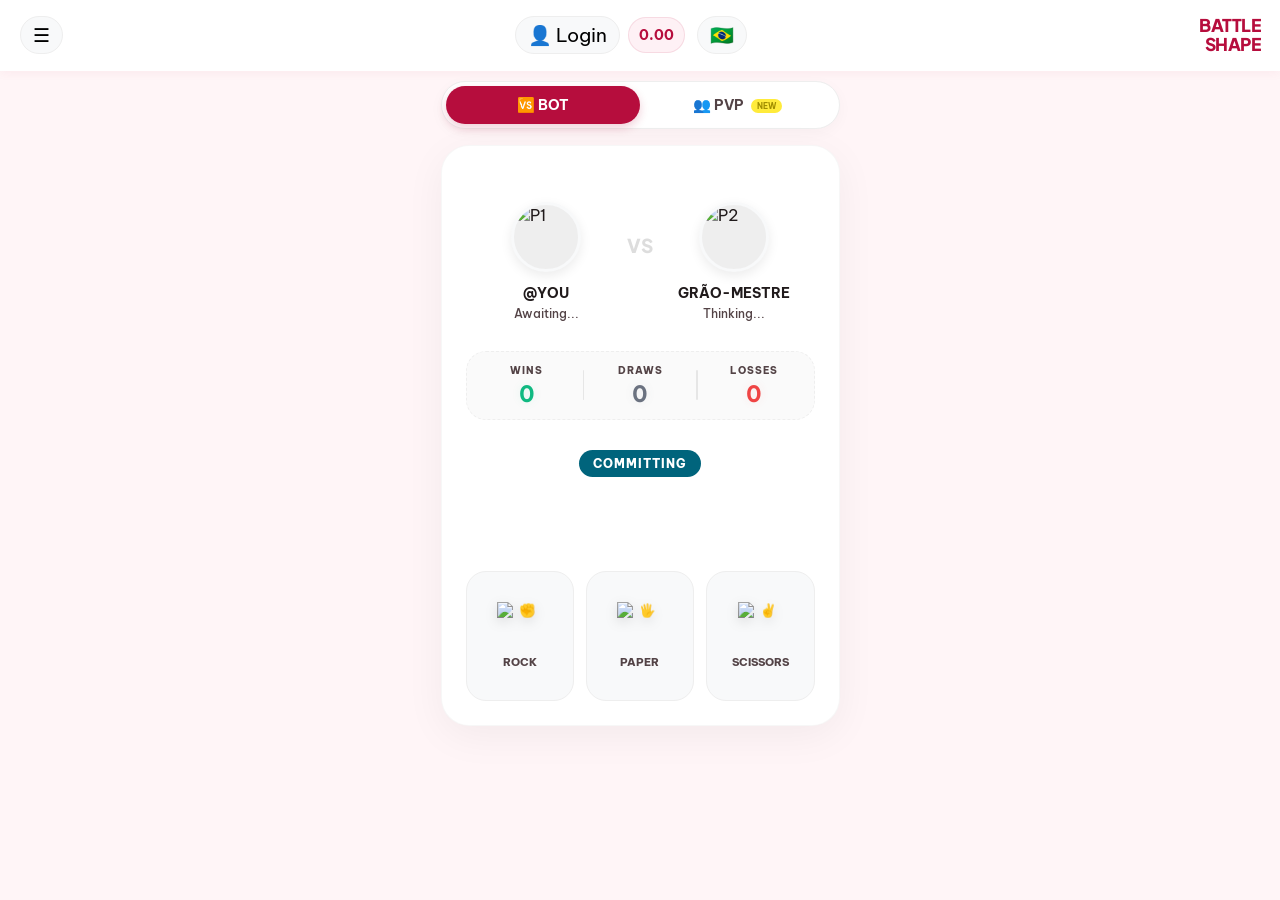
==== backups/pvp-stable-2026-03-25_00-35/index.html @ a21c5d97 "backup: pvp-stable-2026-03-25 - avatar sync, satellite search, wallet chips, disconnect detection, V" ====
<!DOCTYPE html>
<html lang="pt-br">

<head>
    <meta charset="UTF-8">
    <meta name="viewport" content="width=device-width, initial-scale=1.0">
    <title>BATTLE SHAPE | Rock Paper Scissors</title>
    <script src="https://cdn.jsdelivr.net/npm/@supabase/supabase-js@2"></script>
    <link rel="stylesheet" href="style.css?v=2.8">
    <link
        href="https://fonts.googleapis.com/css2?family=Plus+Jakarta+Sans:wght@700;800&family=Be+Vietnam+Pro:wght@400;500;700&display=swap"
        rel="stylesheet">
</head>

<body>
    <header>
        <div class="menu-dropdown" id="audio-menu">
            <button class="menu-trigger" id="menu-btn">☰</button>
            <div class="menu-options" id="menu-options">
                <button class="menu-item" id="btn-profile-trigger">👤 <span data-i18n="menu-profile">Profile</span></button>
                <button class="menu-item" id="btn-change-password-trigger">🔑 <span data-i18n="menu-password">Trocar Senha</span></button>
                <button class="menu-item" id="btn-wallet-trigger">💳 <span data-i18n="menu-wallet">Wallet Shop</span></button>
                <button class="menu-item" id="btn-manual-trigger">📖 <span data-i18n="menu-manual">Manual</span></button>
                <button class="menu-item hidden" id="btn-admin-trigger">⚙️ <span data-i18n="menu-admin">Admin Center</span></button>
                <div style="padding: 10px; border-top: 1px solid #eee;">
                    <span class="score-label" data-i18n="music">MUSIC</span>
                    <div class="slider-row">
                        <input type="range" id="volume-music-slider" min="0" max="1" step="0.01" value="0.4">
                        <button id="music-toggle" class="vol-btn">🎵</button>
                    </div>
                </div>
                <div style="padding: 10px; border-top: 1px solid #eee;">
                    <span class="score-label" data-i18n="sfx">SFX</span>
                    <div class="slider-row">
                        <input type="range" id="volume-sfx-slider" min="0" max="1" step="0.01" value="0.6">
                        <button id="sfx-toggle" class="vol-btn">🔊</button>
                    </div>
                </div>
            </div>
        </div>

        <div class="header-center">
            <div id="auth-section">
                <button id="btn-login-trigger" class="lang-trigger" title="Login">👤 Login</button>
            </div>

            <div class="balance-chip" id="balance-chip">
                <span id="user-balance">0.00</span>
            </div>

            <div class="lang-dropdown" id="lang-dropdown">
                <button class="lang-trigger" id="lang-current">🇧🇷</button>
                <div class="lang-options">
                    <button class="lang-btn" data-lang="en">🇺🇸 English</button>
                    <button class="lang-btn" data-lang="es">🇪🇸 Español</button>
                    <button class="lang-btn" data-lang="pt">🇧🇷 Português</button>
                </div>
            </div>
        </div>

        <div class="logo">BATTLE<br>SHAPE</div>
    </header>


    <audio id="bg-music" loop preload="auto">
        <source src="audio/bg-music.mp3" type="audio/mpeg">
    </audio>

    <audio id="sfx-bounce" preload="auto">
        <source src="audio/sfx-bounce.mp3" type="audio/mpeg">
    </audio>

    <audio id="sfx-reveal" preload="auto">
        <source src="audio/sfx-reveal.mp3" type="audio/mpeg">
    </audio>

    <audio id="sfx-win" preload="auto">
        <source src="audio/sfx-win.mp3" type="audio/mpeg">
    </audio>

    <audio id="sfx-loss" preload="auto">
        <source src="audio/sfx-loss.mp3" type="audio/mpeg">
    </audio>

    <audio id="sfx-draw" preload="auto">
        <source src="audio/sfx-draw.mp3" type="audio/mpeg">
    </audio>

    <audio id="sfx-click" preload="auto">
        <source src="audio/sfx-click.mp3" type="audio/mpeg">
    </audio>

    <main>
        <div id="game-screen">
            <div class="mode-selector">
                <button id="btn-mode-bot" class="mode-btn active" data-mode="bot">🆚 BOT</button>
                <button id="btn-mode-pvp" class="mode-btn" data-mode="pvp">👥 PVP <span class="badge-new">NEW</span></button>
            </div>
            <div id="pvp-status" class="pvp-status-bar hidden">
                <span class="searching-dot"></span>
                <span id="pvp-status-text"></span>
                <div class="pvp-wallets">
                    <div class="pvp-wallet-chip" id="pvp-wallet-p1">JK$ --</div>
                    <div class="pvp-wallet-chip pvp-wallet-chip--right" id="pvp-wallet-p2">JK$ --</div>
                </div>
            </div>
            <div class="arena-card">
                <div class="players-row">
                    <div class="player-unit">
                        <div class="pvp-timer-wrap"><span id="p1-timer" class="pvp-timer hidden">5s</span></div>
                        <div class="avatar-box"><img id="p1-avatar" src="https://fjjkqwmuycnuzalaeszs.supabase.co/storage/v1/object/public/avatars/avatar_p1.png" alt="P1" class="avatar-img"></div>
                        <div id="p1-label" class="player-name">@YOU</div>
                        <div id="p1-status" class="player-status" data-i18n="awaiting">Awaiting...</div>
                    </div>
                    <div id="vs-button" class="vs-symbol" style="cursor: pointer;" title="Resetar Placar">VS</div>
                    <div class="player-unit">
                        <div class="pvp-timer-wrap"><span id="p2-timer" class="pvp-timer hidden">5s</span></div>
                        <div class="avatar-box"><img id="p2-avatar" src="images/warrior_bot.png" alt="P2" class="avatar-img"></div>
                        <div id="p2-label" class="player-name">GRÃO-MESTRE</div>
                        <div id="p2-status" class="player-status" data-i18n="thinking">Thinking...</div>
                    </div>
                </div>
                <div class="score-board">
                    <div class="score-item win"><span class="score-label" data-i18n="score-wins">WINS</span><span id="score-win-count" class="score-value">0</span></div>
                    <div class="score-divider"></div>
                    <div class="score-item draw"><span class="score-label" data-i18n="score-draws">DRAWS</span><span id="score-draw-count" class="score-value">0</span></div>
                    <div class="score-divider"></div>
                    <div class="score-item loss"><span class="score-label" data-i18n="score-losses">LOSSES</span><span id="score-loss-count" class="score-value">0</span></div>
                </div>
                <div class="arena-header">
                    <div class="phase-chip" id="phase-chip" data-i18n="phase-committing">COMMITTING</div>
                </div>
                <div class="result-area">
                    <div id="result-banner" class="result-banner hidden">
                        <h1 id="winner-text">YOU WON!</h1>
                    </div>
                </div>
                <div class="selection-grid" id="move-controls">
                    <button class="move-card rps-btn" data-move="rock"><img class="move-emoji" src="images/rock.png" alt="✊"><span class="move-label" data-i18n="rock">ROCK</span></button>
                    <button class="move-card rps-btn" data-move="paper"><img class="move-emoji" src="images/paper.png" alt="🖐️"><span class="move-label" data-i18n="paper">PAPER</span></button>
                    <button class="move-card rps-btn" data-move="scissors"><img class="move-emoji" src="images/scissors.png" alt="✌️"><span class="move-label" data-i18n="scissors">SCISSORS</span></button>
                </div>
            </div>
            <div id="recon-msg" class="recon-payout hidden" data-i18n="syncing">SYNCING PAYOUT...</div>
        </div>

        <div id="auth-view" class="username-overlay hidden">
            <div class="username-card">
                <div class="auth-tabs">
                    <button class="auth-tab active" data-tab="login">LOGIN</button>
                    <button class="auth-tab" data-tab="signup">SIGNUP</button>
                </div>
                <p id="auth-p-text" style="color: #666; font-size: 0.95rem; margin-bottom: 24px;">Acesse sua conta para entrar na Arena</p>
                <div id="auth-form-container">
                    <div class="input-stack">
                        <input type="email" id="auth-email" placeholder="E-mail" style="padding: 14px; border-radius: 12px; border: 1px solid #eee; margin-bottom: 10px;">
                        <input type="password" id="auth-password" placeholder="Senha" style="padding: 14px; border-radius: 12px; border: 1px solid #eee;">
                    </div>
                    <button id="btn-auth-submit" class="battle-btn" style="margin-top: 20px;">ENTRAR NA ARENA</button>
                    <p id="auth-error-msg" class="error-msg hidden" style="margin-top: 15px;"></p>
                    <div style="margin: 20px 0; text-align: center; color: #999;">OU</div>
                    <button id="btn-auth-google" class="google-btn"><img src="https://www.gstatic.com/firebasejs/ui/2.0.0/images/auth/google.svg" alt="G"><span>Google</span></button>
                    <button id="btn-auth-close" class="secondary-btn" style="width: 100%; margin-top: 15px; border-radius: 12px; background: #f8f9fa; color: #666; font-weight: 500;">Voltar ao Jogo</button>
                </div>
            </div>
        </div>

        <div id="profile-view" class="hidden">
            <div class="shop-container">
                <div class="shop-header">
                    <div class="shop-title-row">
                        <h2>👤 Meu Perfil</h2>
                        <button class="close-x-btn" id="btn-close-profile-x">&times;</button>
                    </div>
                </div>
                <div class="profile-pic-container">
                    <img id="profile-avatar-preview" src="https://fjjkqwmuycnuzalaeszs.supabase.co/storage/v1/object/public/avatars/avatar_p1.png" class="avatar-img-large">
                    <label for="avatar-upload" class="avatar-edit-icon">✏️</label>
                    <input type="file" id="avatar-upload" accept="image/*" hidden>
                </div>
                <div class="input-stack">
                    <div class="input-group">
                        <span class="handle-prefix">@</span><input type="text" id="profile-username" placeholder="Nickname" maxlength="20" readonly class="readonly-input"><button class="edit-btn-inline" id="btn-edit-username">✏️</button>
                    </div>
                    <div class="input-group">
                        <input type="email" id="profile-email" placeholder="E-mail" readonly class="readonly-input"><button class="edit-btn-inline" id="btn-edit-email">✏️</button>
                    </div>
                </div>
                <p id="profile-timer-msg" style="font-size: 0.75rem; color: #ef4444; margin-bottom: 12px; font-weight: 600;" class="hidden"></p>
                <div class="btn-group" style="display: flex; flex-direction: column; gap: 10px; width: 100%;">
                    <button id="btn-save-profile" class="battle-btn">SALVAR ALTERAÇÕES</button>
                    <button id="btn-logout" class="secondary-btn" style="width: 100%; border-radius: 16px;">Sair do Jogo</button>
                </div>
                <div class="shop-footer">
                    <button class="secondary-btn" id="btn-close-profile-bottom">Voltar ao Jogo</button>
                </div>
            </div>
        </div>

        <div id="manual-view" class="hidden">
            <div class="manual-container">
                <div class="manual-header"><h2>📖 Manual</h2><button class="close-x-btn" onclick="showView('game-screen')">&times;</button></div>
                <div class="manual-content">
                    <p><strong>Cores JK$:</strong> Verde (Real), Laranja (Fictício), Cinza (Zero).</p>
                    <p>Vit: +10, Der: -10, Emp: -5.</p>
                </div>
            </div>
        </div>

        <div id="wallet-view" class="hidden">
            <div class="shop-container">
                <div class="shop-header">
                    <div class="shop-title-row"><h2>💳 Wallet Shop</h2><button class="close-x-btn" onclick="showView('game-screen')">&times;</button></div>
                    <div class="shop-balance-banner" id="shop-balance-chip"><span class="banner-label">SALDO:</span><h3 id="shop-current-balance">JK$ --</h3></div>
                </div>
                <div class="shop-grid" id="shop-cards-grid"></div>
            </div>
        </div>

        <div id="admin-view" class="hidden">
            <div class="shop-container">
                <div class="shop-header"><div class="shop-title-row"><h2>⚙️ Admin</h2><button class="close-x-btn" onclick="showView('game-screen')">&times;</button></div></div>
                <div class="admin-form-card">
                    <input type="file" id="admin-card-image" accept="image/*">
                    <input type="number" id="admin-card-amount" placeholder="Quantidade JK">
                    <input type="number" id="admin-card-price" placeholder="Preço Real">
                    <button id="btn-save-new-card" class="battle-btn">CRIAR CARD</button>
                </div>
            </div>
        </div>

        <div id="username-overlay" class="username-overlay hidden">
            <div class="username-card">
                <h2>BATTLE ID</h2>
                <div class="input-group"><span class="handle-prefix">@</span><input type="text" id="username-input" placeholder="nickname" maxlength="20"></div>
                <button id="btn-save-username" class="battle-btn">JOIN</button>
                <p id="username-error" class="error-msg hidden"></p>
            </div>
        </div>

        <div id="confirm-overlay" class="username-overlay hidden">
            <div class="username-card">
                <h2 id="confirm-title">CONFIRMAÇÃO</h2>
                <p id="confirm-msg">Deseja realizar esta ação?</p>
                <div style="display: flex; gap: 12px; margin-top: 20px;">
                    <button id="btn-confirm-yes" class="battle-btn" style="flex: 1;">SIM</button>
                    <button id="btn-confirm-no" class="secondary-battle-btn" style="flex: 1; border-radius: 16px; margin: 0;">NÃO</button>
                </div>
            </div>
        </div>

        <div id="countdown-overlay" class="animation-overlay hidden"><h1 id="countdown-text">3</h1></div>
        <div id="toast-success" class="toast-success hidden">Sucesso!</div>
    </main>

    <!-- Animation Overlay -->
    <div id="animation-overlay" class="animation-overlay hidden">
        <div class="arena-hands">
            <div id="p1-anim-hand" class="hand"><img src="images/rock.png" class="anim-emoji-img"></div>
            <div id="p2-anim-hand" class="hand"><img src="images/rock.png" class="anim-emoji-img"></div>
        </div>
    </div>
    
    <script src="app.js?v=2.8"></script>
</body>

</html>
---- backups/pvp-stable-2026-03-25_00-35/style.css ----
:root {
    --primary: #b60d3d; /* Action Pink */
    --secondary: #00647c; /* Logic Teal */
    --surface: #ffffff;
    --surface-container: #fef1f5;
    --surface-container-low: #f8f9fa;
    --on-surface: #201a1b;
    --on-surface-variant: #534346;
    --outline: #857376;
    --win: #10b981;
    --loss: #ef4444;
    --draw: #6b7280;
}

* { margin: 0; padding: 0; box-sizing: border-box; font-family: 'Be Vietnam Pro', sans-serif; -webkit-tap-highlight-color: transparent; }

body { background: #fff5f7; color: var(--on-surface); min-height: 100vh; display: flex; flex-direction: column; overflow-x: hidden; }

header { display: flex; justify-content: space-between; align-items: center; padding: 16px 20px; background: white; box-shadow: 0 2px 10px rgba(182, 13, 61, 0.05); position: sticky; top: 0; z-index: 100; }

.logo { font-family: 'Plus Jakarta Sans', sans-serif; font-weight: 800; font-size: 1.1rem; color: var(--primary); letter-spacing: -0.5px; text-align: right; line-height: 1.1; display: block; }
.header-center { display: flex; align-items: center; gap: 8px; }
.balance-chip { background: var(--surface-container); padding: 8px 10px; border-radius: 20px; font-weight: 700; font-size: 0.85rem; color: var(--primary); border: 1.5px solid rgba(182, 13, 61, 0.1); display: flex; gap: 4px; align-items: center; margin-right: 4px; transition: all 0.3s ease; }
.balance-chip.positive, .shop-balance-banner.positive { background: #e6fdf2 !important; color: #10b981 !important; border-color: rgba(16, 185, 129, 0.4) !important; }
.balance-chip.positive h3, .shop-balance-banner.positive h3 { color: #10b981 !important; }
.balance-chip.empty, .shop-balance-banner.empty { background: #f0f0f0 !important; color: #9e9e9e !important; border-color: rgba(158, 158, 158, 0.3) !important; }
.balance-chip.empty h3, .shop-balance-banner.empty h3 { color: #9e9e9e !important; }
.balance-chip.fictitious, .shop-balance-banner.fictitious { background: #fff3e0 !important; color: #f57c00 !important; border-color: rgba(245, 124, 0, 0.4) !important; }
.balance-chip.fictitious h3, .shop-balance-banner.fictitious h3 { color: #f57c00 !important; }

.volume-control { display: flex; align-items: center; gap: 4px; background: var(--surface-container-low); padding: 4px 6px; border-radius: 30px; border: 1px solid #eee; transition: all 0.3s; }
.volume-control:hover { border-color: var(--primary); background: white; box-shadow: 0 4px 15px rgba(182, 13, 61, 0.05); }

.music-btn { background: transparent; border: none; width: 28px; height: 28px; border-radius: 50%; cursor: pointer; display: flex; align-items: center; justify-content: center; font-size: 1rem; transition: all 0.2s; }

.volume-slider-box { display: flex; align-items: center; width: 50px; transition: width 0.3s cubic-bezier(0.4, 0, 0.2, 1); }
.custom-slider { -webkit-appearance: none; appearance: none; width: 100%; height: 4px; background: #ddd; border-radius: 2px; outline: none; cursor: pointer; }
.custom-slider::-webkit-slider-thumb { -webkit-appearance: none; appearance: none; width: 14px; height: 14px; background: var(--primary); border-radius: 50%; border: 2px solid white; box-shadow: 0 2px 5px rgba(0,0,0,0.2); }
.custom-slider::-moz-range-thumb { width: 14px; height: 14px; background: var(--primary); border-radius: 50%; border: 2px solid white; box-shadow: 0 2px 5px rgba(0,0,0,0.2); }

main { flex: 1; max-width: 500px; margin: 0 auto; width: 100%; padding: 10px 20px 20px 20px; display: flex; flex-direction: column; align-items: center; }

.mode-selector { display: flex; background: white; padding: 4px; border-radius: 30px; border: 1.5px solid #eee; margin-bottom: 16px; width: 100%; box-shadow: 0 4px 15px rgba(0,0,0,0.03); }
.mode-btn { flex: 1; padding: 10px; border: none; background: transparent; font-weight: 700; border-radius: 26px; cursor: pointer; transition: all 0.3s; color: var(--on-surface-variant); font-size: 0.9rem; }
.mode-btn.active { background: var(--primary); color: white; box-shadow: 0 4px 10px rgba(182, 13, 61, 0.2); }
.badge-new { font-size: 8px; background: #ffeb3b; color: #a18e00; padding: 2px 6px; border-radius: 10px; vertical-align: middle; margin-left: 4px; }

.pvp-status-bar { background: transparent; padding: 8px 16px; border-radius: 20px; font-size: 13px; font-weight: 700; margin-bottom: 24px; display: flex; align-items: center; gap: 12px; min-height: 36px; }
.searching-dot { display: none; }
#pvp-status-text { display: none; }
.pvp-timer { background: #ff4d4d; color: white; padding: 2px 10px; border-radius: 12px; font-size: 12px; border: 1.5px solid white; box-shadow: 0 0 10px rgba(255, 77, 77, 0.3); animation: heartbeat 0.5s infinite; }

/* Carteiras PvP */
.pvp-wallets { display: flex; justify-content: space-between; align-items: center; width: 100%; gap: 8px; }
.pvp-wallet-chip {
    background: var(--surface-container);
    border: 1.5px solid rgba(182, 13, 61, 0.12);
    color: var(--primary);
    font-weight: 800;
    font-size: 0.82rem;
    padding: 6px 14px;
    border-radius: 20px;
    font-family: 'Plus Jakarta Sans', sans-serif;
    flex: 1;
    text-align: center;
    transition: all 0.4s ease;
}
.pvp-wallet-chip--right {
    background: var(--surface-container);
    border-color: rgba(0, 100, 124, 0.15);
    color: var(--secondary);
}

/* Estados de cor das carteiras PvP — seguem o padrão do manual */
.pvp-wallet-chip.pvp-wallet-positive {
    background: #e6fdf2 !important;
    color: #10b981 !important;
    border-color: rgba(16, 185, 129, 0.35) !important;
}
.pvp-wallet-chip.pvp-wallet-fictitious {
    background: #fff3e0 !important;
    color: #f57c00 !important;
    border-color: rgba(245, 124, 0, 0.35) !important;
}
.pvp-wallet-chip.pvp-wallet-empty {
    background: #f0f0f0 !important;
    color: #9e9e9e !important;
    border-color: rgba(158, 158, 158, 0.3) !important;
}



@keyframes heartbeat {
    0% { transform: scale(1); }
    50% { transform: scale(1.1); }
    100% { transform: scale(1); }
}

.arena-card { background: white; border-radius: 28px; width: 100%; padding: 24px; box-shadow: 0 10px 40px rgba(0,0,0,0.05); position: relative; border: 1px solid rgba(0,0,0,0.03); }

.result-area { height: 60px; display: flex; align-items: center; justify-content: center; margin-bottom: 8px; }
.result-banner { animation: slideDown 0.4s cubic-bezier(0.18, 0.89, 0.32, 1.28); }
.result-banner h1 { font-family: 'Plus Jakarta Sans', sans-serif; font-size: 1.8rem; font-weight: 800; }

.arena-header { display: flex; justify-content: center; margin-bottom: 24px; }
.phase-chip { background: var(--secondary); color: white; padding: 6px 14px; border-radius: 30px; font-size: 0.75rem; font-weight: 800; letter-spacing: 1px; }

.score-board { display: flex; align-items: center; justify-content: center; gap: 16px; margin-bottom: 30px; background: rgba(0,0,0,0.02); padding: 12px 20px; border-radius: 20px; border: 1px dashed rgba(0,0,0,0.05); }
.score-item { display: flex; flex-direction: column; align-items: center; min-width: 80px; }
.score-label { font-size: 0.65rem; font-weight: 800; color: var(--on-surface-variant); letter-spacing: 1px; margin-bottom: 2px; }
.score-value { font-family: 'Plus Jakarta Sans', sans-serif; font-size: 1.4rem; font-weight: 800; }
.score-item.win .score-value { color: var(--win); text-shadow: 0 0 10px rgba(16, 185, 129, 0.1); }
.score-item.draw .score-value { color: var(--draw); text-shadow: 0 0 10px rgba(107, 114, 128, 0.1); }
.score-item.loss .score-value { color: var(--loss); text-shadow: 0 0 10px rgba(239, 68, 68, 0.1); }
.score-divider { width: 1.5px; height: 30px; background: rgba(0,0,0,0.08); border-radius: 1px; }

.players-row { display: flex; justify-content: space-between; align-items: center; margin-bottom: 30px; position: relative; }
.vs-symbol { font-family: 'Plus Jakarta Sans', sans-serif; font-weight: 800; color: #ddd; font-size: 1.2rem; }

.player-unit { flex: 1; display: flex; flex-direction: column; align-items: center; }
.pvp-timer-wrap { height: 26px; display: flex; align-items: center; justify-content: center; margin-bottom: 6px; }
.avatar-box { width: 70px; height: 70px; border-radius: 50%; overflow: hidden; border: 3px solid #f8f9fa; box-shadow: 0 4px 12px rgba(0,0,0,0.08); margin-bottom: 12px; background: #eee; position: relative; }
.avatar-img { width: 100%; height: 100%; object-fit: cover; }

/* Satellite searching state */
.avatar-box.searching {
    border-color: #00c9a7;
    box-shadow: 0 0 0 0 rgba(0, 201, 167, 0.5);
    animation: satellite-ring 1.4s ease-out infinite;
}
.avatar-box.searching .avatar-img { animation: satellite-pulse 1.4s ease-in-out infinite; }

@keyframes satellite-ring {
    0%   { box-shadow: 0 0 0 0 rgba(0, 201, 167, 0.55); }
    70%  { box-shadow: 0 0 0 12px rgba(0, 201, 167, 0); }
    100% { box-shadow: 0 0 0 0 rgba(0, 201, 167, 0); }
}
@keyframes satellite-pulse {
    0%, 100% { opacity: 1; transform: scale(1); }
    50%       { opacity: 0.65; transform: scale(0.9); }
}
.player-name { font-weight: 700; font-size: 0.85rem; margin-bottom: 4px; color: var(--on-surface); }
.player-status { font-size: 0.75rem; color: var(--on-surface-variant); font-weight: 500; }

.selection-grid { display: grid; grid-template-columns: repeat(3, 1fr); gap: 12px; margin-top: 10px; }
.move-card { aspect-ratio: 1/1.2; background: var(--surface-container-low); border: 1.5px solid #eee; border-radius: 20px; cursor: pointer; transition: all 0.2s; display: flex; flex-direction: column; align-items: center; justify-content: center; gap: 8px; }
.move-card:hover { transform: translateY(-3px); border-color: var(--primary); background: var(--surface-container); }
.move-card.selected { background: var(--primary); border-color: var(--primary); transform: scale(0.95); }
.move-card.selected * { color: white !important; }
.move-emoji { width: 45px; height: 45px; object-fit: contain; display: block; filter: drop-shadow(0 4px 6px rgba(0,0,0,0.1)); }
.move-label { font-weight: 800; font-size: 0.7rem; color: var(--on-surface-variant); }

.recon-payout { margin-top: 20px; font-weight: 800; color: var(--secondary); font-size: 0.8rem; letter-spacing: 2px; }

/* Username Overlay */
.username-overlay { position: fixed; inset: 0; background: rgba(0,0,0,0.85); backdrop-filter: blur(8px); z-index: 2000; display: flex; align-items: center; justify-content: center; padding: 20px; }
.username-card { background: white; width: 100%; max-width: 360px; border-radius: 32px; padding: 40px 30px; text-align: center; }
.username-card h2 { font-family: 'Plus Jakarta Sans', sans-serif; font-size: 2rem; color: var(--primary); margin-bottom: 8px; }
.username-card p { color: #666; font-size: 0.95rem; margin-bottom: 24px; }
.input-group { display: flex; align-items: center; background: #f5f5f5; border-radius: 16px; padding: 4px 16px; border: 2px solid transparent; transition: 0.2s; margin-bottom: 20px; width: 100%; }
.input-group:focus-within { border-color: var(--primary); background: white; box-shadow: 0 0 0 4px rgba(182, 13, 61, 0.1); }
.handle-prefix { font-weight: 800; color: var(--primary); font-size: 1.2rem; margin-right: 8px; flex-shrink: 0; }
.input-group input { flex: 1; border: none; background: transparent; padding: 12px 0; font-size: 1.1rem; font-weight: 700; color: var(--on-surface); outline: none; min-width: 0; }
.edit-btn-inline { background: none; border: none; cursor: pointer; padding: 10px; opacity: 0.5; transition: 0.2s; font-size: 0.9rem; flex-shrink: 0; display: flex; align-items: center; justify-content: center; transform: translateY(1px); }
.battle-btn { width: 100%; background: var(--primary); color: white; border: none; padding: 16px; border-radius: 16px; font-weight: 800; font-size: 1rem; cursor: pointer; transition: 0.2s; box-shadow: 0 4px 15px rgba(182, 13, 61, 0.3); }
.battle-btn:active { transform: scale(0.98); }
.error-msg { color: #ef4444; font-size: 0.8rem; margin-top: 12px; font-weight: 600; }

.hidden { display: none !important; }

/* Animations */
@keyframes pulse { 0% { opacity: 0.4; transform: scale(1); } 50% { opacity: 1; transform: scale(1.1); } 100% { opacity: 0.4; transform: scale(1); } }
@keyframes slideDown { from { transform: translateY(-20px); opacity: 0; } to { transform: translateY(0); opacity: 1; } }

/* Battle Anim Overlay */
.animation-overlay { position: fixed; inset: 0; background: rgba(255,255,255,0.95); z-index: 500; display: flex; align-items: center; justify-content: center; overflow: hidden; }
.arena-hands { display: flex; gap: 25px; max-width: 100vw; justify-content: center; align-items: center; margin-top: -90px; margin-right: 40px; }
.hand { font-size: 6.5rem; width: 85px; height: 85px; line-height: 1; display: flex; align-items: center; justify-content: center; transition: transform 0.2s; transform-origin: center center; }
.anim-emoji-img { width: 100%; height: 100%; object-fit: contain; filter: drop-shadow(0 15px 15px rgba(0,0,0,0.15)); }
#p1-anim-hand { transform: scaleX(-1) rotate(-90deg); margin-left: 0; }
#p2-anim-hand { transform: rotate(-90deg); margin-right: 0; }

@keyframes hand-bounce-p1 { 0%, 100% { transform: scaleX(-1) rotate(-90deg) translateX(0); } 50% { transform: scaleX(-1) rotate(-90deg) translateX(-20px); } }
@keyframes hand-bounce-p2 { 0%, 100% { transform: rotate(-90deg) translateX(0); } 50% { transform: rotate(-90deg) translateX(-20px); } }

.text-win { color: var(--win); }
.text-loss { color: var(--loss); }
.text-draw { color: var(--draw); }

.floating-payout { position: absolute; font-weight: 800; font-size: 1.5rem; pointer-events: none; z-index: 1000; animation: floatUp 1.2s forwards ease-out; }
@keyframes floatUp { 0% { opacity: 0; transform: translateY(0); } 20% { opacity: 1; } 100% { opacity: 0; transform: translateY(-100px); } }

/* Menus (Language & Settings) */
.menu-dropdown { position: relative; }
.menu-trigger { background: var(--surface-container-low); border: 1px solid #eee; padding: 6px 12px; border-radius: 20px; cursor: pointer; font-size: 1.2rem; display: flex; align-items: center; justify-content: center; }
.menu-options { 
    position: absolute; 
    top: calc(100% + 12px); 
    left: 0; 
    background: white; 
    border-radius: 18px; 
    box-shadow: 0 15px 35px rgba(182, 13, 61, 0.15); 
    border: 1px solid #eee; 
    display: none; 
    min-width: 200px; 
    flex-direction: column; 
    overflow: hidden; 
    padding: 12px; 
    gap: 4px; 
    z-index: 2000; 
}
.active .menu-options { display: flex; }
.slider-row { display: flex; align-items: center; gap: 10px; margin-top: 4px; }
.vol-btn { background: none; border: none; cursor: pointer; font-size: 1.1rem; }

.lang-dropdown { position: relative; }
.lang-trigger { background: var(--surface-container-low); border: 1px solid #eee; padding: 6px 12px; border-radius: 20px; cursor: pointer; font-size: 1.2rem; }
.lang-options { position: absolute; top: calc(100% + 8px); left: 0; background: white; border-radius: 12px; box-shadow: 0 10px 30px rgba(0,0,0,0.1); border: 1px solid #eee; display: none; min-width: 140px; flex-direction: column; overflow: hidden; z-index: 1000; }
.active .lang-options { display: flex; }
.lang-btn { padding: 10px 16px; border: none; background: transparent; cursor: pointer; font-size: 0.9rem; font-weight: 600; text-align: left; transition: all 0.2s; }
.lang-btn:hover { background: var(--surface-container); color: var(--primary); }

/* Auth Improvements */
.auth-tabs { display: flex; gap: 10px; margin-bottom: 20px; border-bottom: 2px solid #f5f5f5; }
.auth-tab { flex: 1; padding: 12px; border: none; background: none; font-weight: 700; color: #999; cursor: pointer; transition: 0.2s; border-bottom: 2px solid transparent; margin-bottom: -2px; font-size: 0.95rem; }
.auth-tab.active { color: var(--primary); border-bottom-color: var(--primary); }

.google-btn { display: flex; align-items: center; justify-content: center; gap: 12px; background: white; color: #5f6368; border: 1px solid #dadce0; padding: 12px; border-radius: 20px; font-weight: 600; cursor: pointer; transition: 0.2s; font-size: 0.95rem; width: 100%; }
.google-btn:hover { background: #f8f9fa; border-color: #d2e3fc; }
.google-btn img { width: 20px; height: 20px; }

.username-card { position: relative; }
.username-card h2 { margin-bottom: 20px; }

/* Profile View */
.profile-pic-container { position: relative; width: 100px; height: 100px; margin: 0 auto 24px; }
.avatar-img-large { width: 100%; height: 100%; border-radius: 50%; object-fit: cover; border: 4px solid #f5f5f5; box-shadow: 0 4px 15px rgba(0,0,0,0.1); }
.avatar-edit-icon { position: absolute; bottom: 0; right: 0; background: var(--primary); color: white; width: 32px; height: 32px; border-radius: 50%; display: flex; align-items: center; justify-content: center; cursor: pointer; border: 3px solid white; font-size: 0.9rem; }
.input-stack { display: flex; flex-direction: column; gap: 4px; margin-bottom: 20px; }
.readonly-input { color: #999 !important; cursor: default; }
.readonly-input:not(.edit-active) { pointer-events: none; }
.edit-btn-inline { background: none; border: none; cursor: pointer; padding: 5px; opacity: 0.6; transition: 0.2s; font-size: 0.9rem; }
.edit-btn-inline:hover { opacity: 1; transform: scale(1.1); }
.secondary-battle-btn { width: 100%; background: #f5f5f5; color: #666; border: 1.5px solid #eee; padding: 14px; border-radius: 16px; font-weight: 700; font-size: 0.85rem; cursor: pointer; transition: 0.2s; margin-top: 4px; }
.secondary-battle-btn:hover { background: #eee; border-color: #ddd; }
.menu-item { width: 100%; border: none; background: none; padding: 12px; font-weight: 700; text-align: left; cursor: pointer; color: var(--on-surface); display: flex; align-items: center; gap: 10px; font-size: 0.95rem; }
.menu-item:hover { background: #f9f9f9; }

/* Toast Success */
.toast-success { position: fixed; top: 12%; left: 50%; transform: translateX(-50%); background: #10b981; color: white; padding: 16px 32px; border-radius: 30px; font-weight: 800; font-size: 1.1rem; box-shadow: 0 10px 30px rgba(16, 185, 129, 0.4); z-index: 9999; animation: slideDownTwirl 0.3s cubic-bezier(0.175, 0.885, 0.32, 1.275) forwards; pointer-events: none; }
@keyframes slideDownTwirl { 0% { top: 0; opacity: 0; transform: translateX(-50%) scale(0.8); } 100% { top: 12%; opacity: 1; transform: translateX(-50%) scale(1); } }
.toast-success.hide-toast { animation: slideUpFade 0.3s ease-in forwards; }
@keyframes slideUpFade { 0% { top: 12%; opacity: 1; transform: translateX(-50%) scale(1); } 100% { top: 0; opacity: 0; transform: translateX(-50%) scale(0.8); } }

/* Manual View Screen */
#manual-view { width: 100%; animation: fadeIn 0.3s ease; }
.manual-container { background: white; border-radius: 28px; padding: 32px; box-shadow: 0 10px 40px rgba(0,0,0,0.05); position: relative; border: 1px solid rgba(0,0,0,0.03); min-height: 400px; display: flex; flex-direction: column; }
.manual-header { display: flex; justify-content: space-between; align-items: flex-start; margin-bottom: 24px; }
.manual-header h2 { font-family: 'Plus Jakarta Sans', sans-serif; font-weight: 800; color: var(--primary); }
.close-x-btn { background: #f5f5f5; border: none; width: 36px; height: 36px; border-radius: 50%; display: flex; align-items: center; justify-content: center; font-size: 24px; cursor: pointer; color: #666; transition: 0.2s; margin-top: -10px; margin-right: -10px; }
.close-x-btn:hover { background: #eee; color: var(--primary); transform: rotate(90deg); }
.manual-content { flex: 1; color: var(--on-surface-variant); font-size: 0.95rem; line-height: 1.6; }
.manual-list { margin: 12px 0 20px 20px; }
.manual-list li { margin-bottom: 8px; }
.manual-footer { margin-top: 32px; display: flex; justify-content: center; }

@keyframes fadeIn { from { opacity: 0; transform: translateY(10px); } to { opacity: 1; transform: translateY(0); } }

/* Wallet Shop View */
#wallet-view { width: 100%; animation: fadeIn 0.3s ease; }
.shop-container { background: white; border-radius: 28px; padding: 32px; box-shadow: 0 10px 40px rgba(0,0,0,0.05); border: 1px solid rgba(0,0,0,0.03); min-height: 500px; display: flex; flex-direction: column; }
.shop-title-row { display: flex; justify-content: space-between; align-items: center; margin-bottom: 24px; }
.shop-title-row h2 { font-family: 'Plus Jakarta Sans', sans-serif; font-weight: 800; color: var(--primary); }

.shop-balance-banner { background: var(--surface-container-low); border-radius: 20px; padding: 20px; text-align: center; margin-bottom: 30px; border: 1px solid #eee; }
.banner-label { font-size: 0.7rem; font-weight: 800; color: #999; letter-spacing: 1px; display: block; margin-bottom: 4px; }
.shop-balance-banner h3 { font-size: 1.8rem; font-weight: 900; color: var(--primary); }

.shop-grid { display: grid; grid-template-columns: repeat(2, 1fr); gap: 20px; flex: 1; }
.shop-card { aspect-ratio: 0.8; border-radius: 12px; background-position: center; background-size: cover; cursor: pointer; transition: all 0.3s cubic-bezier(0.175, 0.885, 0.32, 1.275); position: relative; overflow: hidden; box-shadow: 0 5px 15px rgba(0,0,0,0.08); border: 2px solid transparent; }
.shop-card:hover { transform: scale(1.03); border-color: var(--primary); box-shadow: 0 10px 25px rgba(182, 13, 61, 0.15); }
.shop-card::after { content: ''; position: absolute; inset: 0; background: rgba(0,0,0,0.05); opacity: 0; transition: 0.2s; }
.shop-card:active::after { opacity: 1; }

.shop-footer { margin-top: 40px; display: flex; justify-content: center; }

@media (max-width: 480px) {
    .shop-grid { grid-template-columns: 1fr; }
    .shop-container { padding: 20px; }
}
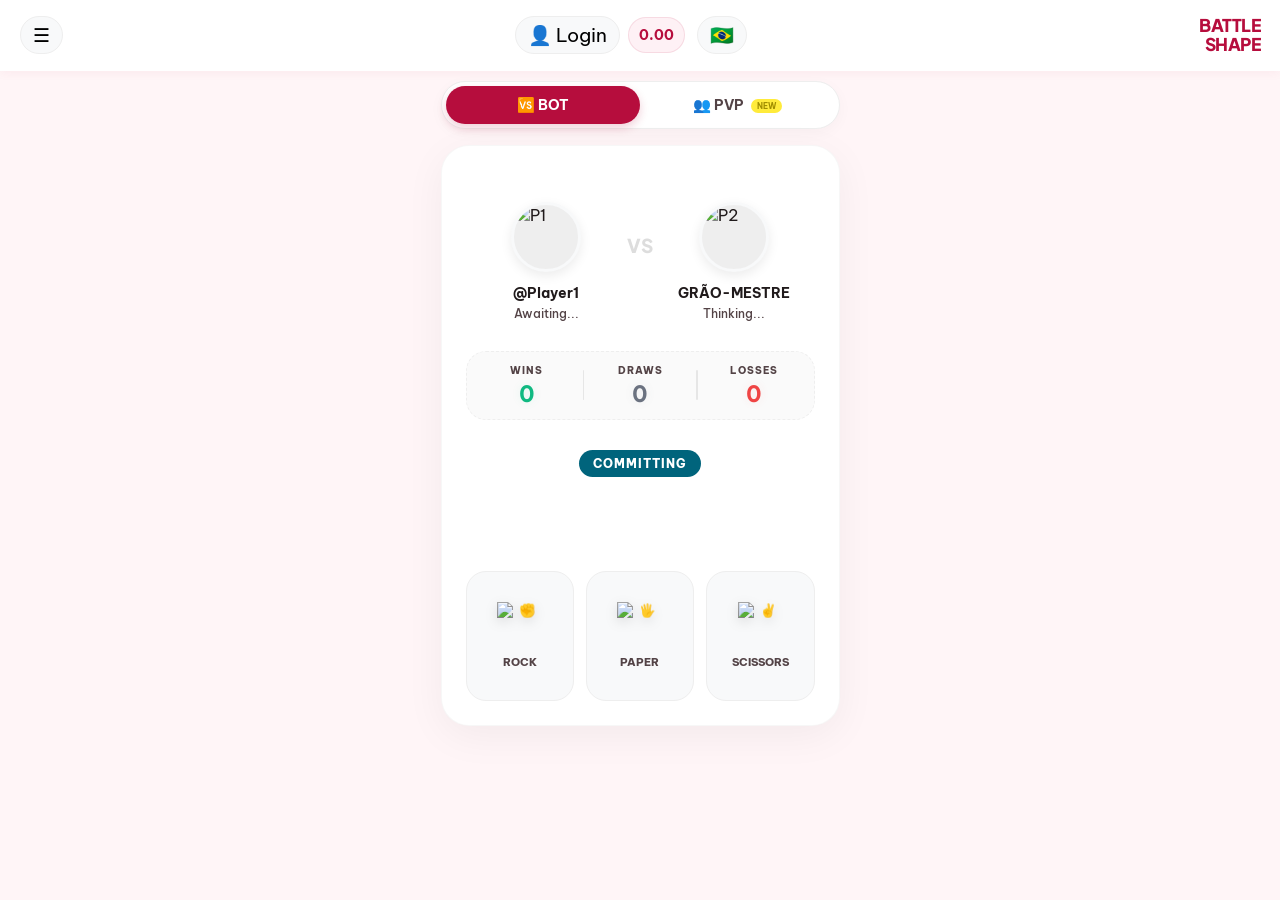
==== commit 7e8b03d8: "alteração do nome do avatar" ====
--- a/backups/pvp-stable-2026-03-25_00-35/index.html
+++ b/backups/pvp-stable-2026-03-25_00-35/index.html
@@ -109,7 +109,7 @@
                     <div class="player-unit">
                         <div class="pvp-timer-wrap"><span id="p1-timer" class="pvp-timer hidden">5s</span></div>
                         <div class="avatar-box"><img id="p1-avatar" src="https://fjjkqwmuycnuzalaeszs.supabase.co/storage/v1/object/public/avatars/avatar_p1.png" alt="P1" class="avatar-img"></div>
-                        <div id="p1-label" class="player-name">@YOU</div>
+                        <div id="p1-label" class="player-name">@Player1</div>
                         <div id="p1-status" class="player-status" data-i18n="awaiting">Awaiting...</div>
                     </div>
                     <div id="vs-button" class="vs-symbol" style="cursor: pointer;" title="Resetar Placar">VS</div>
